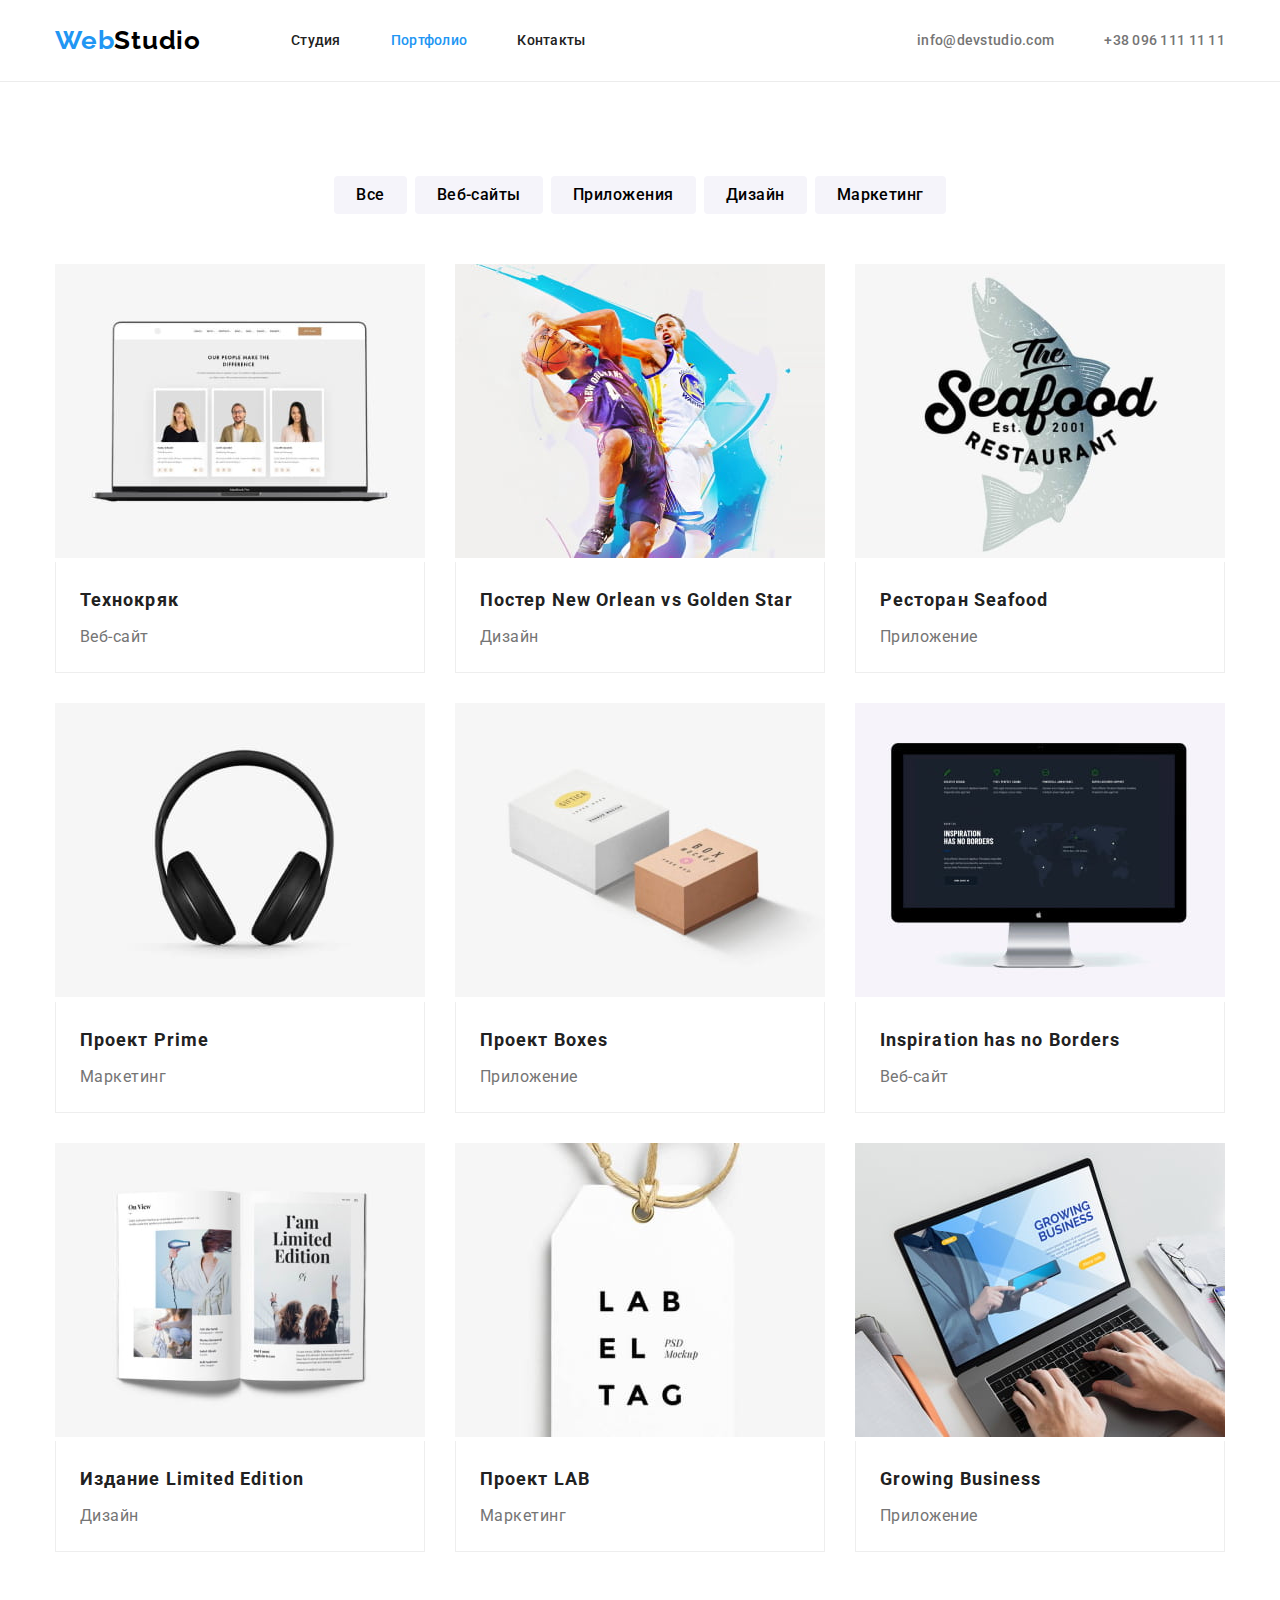
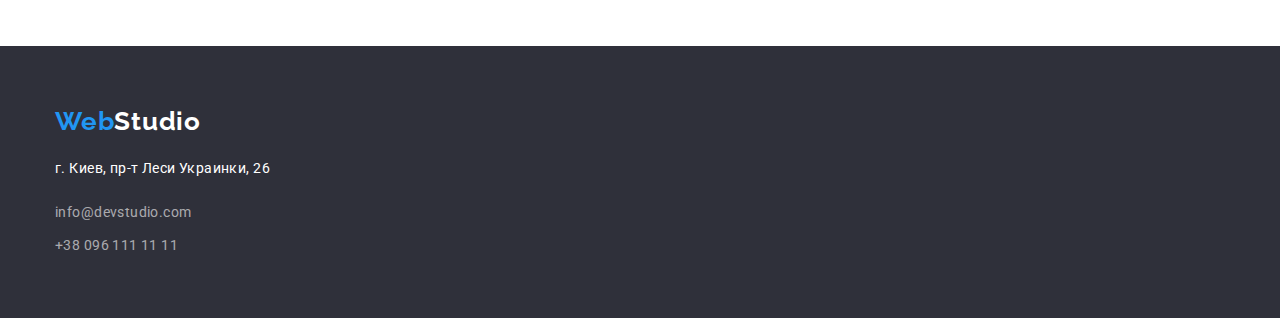
==== portfolio.html @ c94e4ad8 "clone" ====
<!DOCTYPE html>
<html lang="ru">
  <head>
    <meta charset="UTF-8" />
    <meta http-equiv="X-UA-Compatible" content="IE=edge" />
    <meta name="viewport" content="width=device-width, initial-scale=1.0" />
    <title>Студия</title>
    <link rel="preconnect" href="https://fonts.googleapis.com" />
    <link rel="preconnect" href="https://fonts.gstatic.com" crossorigin />
    <link
      href="https://fonts.googleapis.com/css2?family=Raleway:wght@700&family=Roboto:wght@400;500;700;900&display=swap"
      rel="stylesheet"
    />
    <link
      rel="stylesheet"
      href="https://cdnjs.cloudflare.com/ajax/libs/modern-normalize/1.1.0/modern-normalize.min.css"
    />
    <link rel="stylesheet" href="./css/styles.css" />
  </head>

  <body>
    <!-- Шапка сайта -->
    <header>
      <div class="container navigation">
        <nav class="main-nav">
          <a href="./index.html" class="logo"><span>Web</span>Studio</a>
          <ul class="site-nav list">
            <li><a href="./index.html" class="link">Студия</a></li>
            <li><a href="./portfolio.html" class="current-page link">Портфолио</a></li>
            <li><a href="" class="link">Контакты</a></li>
          </ul>
        </nav>
        <ul class="auth-nav list">
          <li><a href="mailto:info@devstudio.com" class="link">info@devstudio.com</a></li>
          <li><a href="tel:+380961111111" class="link">+38 096 111 11 11</a></li>
        </ul>
      </div>
    </header>
    <main>
      <!-- Портфолио -->
      <section class="section portfolio">
        <div class="container">
          <h1 class="hide">Портфолио</h1>
          <!-- h1 потом спрячем -->
          <ul class="portfolio-buttons list">
            <li><button type="button" class="portfolio-button">Все</button></li>
            <li><button type="button" class="portfolio-button">Веб-сайты</button></li>
            <li><button type="button" class="portfolio-button">Приложения</button></li>
            <li><button type="button" class="portfolio-button">Дизайн</button></li>
            <li><button type="button" class="portfolio-button">Маркетинг</button></li>
          </ul>
          <ul class="portfolio-examples list">
            <li class="obvodka">
              <a href="" class="">
                <img
                  class="portfolio-img"
                  src="./images/technocrack.jpg"
                  alt="технокряк-сайт"
                  width="370"
                />
                <div class="portfolio-thmb">
                  <h2 class="portfolio-title">Технокряк</h2>
                  <p class="portfolio-dscr">Веб-сайт</p>
                </div>
              </a>
            </li>
            <li class="obvodka">
              <a href="">
                <img
                  class="portfolio-img"
                  src="./images/new-orlean-vs.jpg"
                  alt="нба-постер"
                  width="370"
                />
                <div class="portfolio-thmb">
                  <h2 class="portfolio-title">
                    Постер <span lang="en">New Orlean vs Golden Star</span>
                  </h2>
                  <p class="portfolio-dscr">Дизайн</p>
                </div>
              </a>
            </li>
            <li class="obvodka">
              <a href="">
                <img
                  class="portfolio-img"
                  src="./images/seafood.jpg"
                  alt="seafood-лого"
                  width="370"
                />
                <div class="portfolio-thmb">
                  <h2 class="portfolio-title">Ресторан <span lang="en">Seafood</span></h2>
                  <p class="portfolio-dscr">Приложение</p>
                </div>
              </a>
            </li>
            <li class="obvodka">
              <a href="">
                <img class="portfolio-img" src="./images/prime.jpg" alt="наушники" width="370" />
                <div class="portfolio-thmb">
                  <h2 class="portfolio-title">Проект <span lang="en">Prime</span></h2>
                  <p class="portfolio-dscr">Маркетинг</p>
                </div>
              </a>
            </li>
            <li class="obvodka">
              <a href="">
                <img class="portfolio-img" src="./images/boxes.jpg" alt="коробочки" width="370" />
                <div class="portfolio-thmb">
                  <h2 class="portfolio-title">Проект <span lang="en">Boxes</span></h2>
                  <p class="portfolio-dscr">Приложение</p>
                </div>
              </a>
            </li>
            <li class="obvodka">
              <a href="">
                <img
                  class="portfolio-img"
                  src="./images/inspiration-has-no-borders.jpg"
                  alt="сайт"
                  width="370"
                />
                <div class="portfolio-thmb">
                  <h2 class="portfolio-title" lang="en">Inspiration has no Borders</h2>
                  <p class="portfolio-dscr">Веб-сайт</p>
                </div>
              </a>
            </li>
            <li class="obvodka">
              <a href="">
                <img
                  class="portfolio-img"
                  src="./images/limited-edition.jpg"
                  alt="журнал"
                  width="370"
                />
                <div class="portfolio-thmb">
                  <h2 class="portfolio-title">Издание <span lang="en">Limited Edition</span></h2>
                  <p class="portfolio-dscr">Дизайн</p>
                </div>
              </a>
            </li>
            <li class="obvodka">
              <a href="">
                <img class="portfolio-img" src="./images/lab.jpg" alt="лейба" width="370" />
                <div class="portfolio-thmb">
                  <h2 class="portfolio-title">Проект <span lang="en">LAB</span></h2>
                  <p class="portfolio-dscr">Маркетинг</p>
                </div>
              </a>
            </li>
            <li class="obvodka">
              <a href="">
                <img
                  class="portfolio-img"
                  src="./images/growing-business.jpg"
                  alt="ноутбук"
                  width="370"
                />
                <div class="portfolio-thmb">
                  <h2 class="portfolio-title" lang="en">Growing Business</h2>
                  <p class="portfolio-dscr">Приложение</p>
                </div>
              </a>
            </li>
          </ul>
        </div>
      </section>
    </main>
    <!--Футер-->
    <footer>
      <section>
        <div class="container">
          <a href="./index.html" class="logo foot"><span>Web</span>Studio</a>
          <address>
            <p class="street">г. Киев, пр-т Леси Украинки, 26</p>
            <ul class="contacts list">
              <li><a class="link" href="mailto:info@devstudio.com">info@devstudio.com</a></li>
              <li><a class="link" href="tel:+380961111111">+38 096 111 11 11</a></li>
            </ul>
          </address>
        </div>
      </section>
    </footer>
  </body>
</html>
---- css/styles.css ----
/* *,::after,::before {
    box-sizing: border-box
} */

/* есть в нормалайзере */

/* :first-child
:last-child
или
:not(:last-child) */

:root {
  --primary-text-color: #757575;
  --primary-title-color: #212121;
  --primary-accent-color: #2196f3;
  --primary-bg-color: #ffffff;
  --secondary-bg-color: #2f303a;
}

body {
  background-color: var(--primary-bg-color);
  color: var(--primary-text-color);

  font-family: 'Roboto', sans-serif;
}

.site-nav .current-page {
  color: var(--primary-accent-color);
}

h1,
h2,
h3,
h4 {
  color: var(--primary-title-color);
}

h1,
h2,
h3,
h4,
p,
ul {
  margin-top: 0;
  margin-bottom: 0;
}

/* !!!!!!!!!!!!!!! Задал ширину контейнера (дивов) + выровнял по середине margin-left + отсутпы 15пикс !!!!!!!!!!!!!!*/
.container {
  width: 1200px;
  padding-left: 15px;
  padding-right: 15px;
  margin-left: auto;
  margin-right: auto;
}

/* !!!!!!!!!!!!!!! Задал внутрении отступы (падинги) в секциях + рамку для проверки внешних отступов (маргинов) !!!!!!!!!!!!!!*/
.section {
  padding-top: 94px;
  padding-bottom: 94px;
  /* outline: 2px solid tomato; */
}

.obvodka {
  /* outline: 2px solid tomato; */
}

header {
  padding-top: 25px;
  padding-bottom: 25px;
  border-bottom: 1px solid #ececec;
}

header a,
footer a {
  text-decoration: none;
}

.list {
  list-style: none;
  padding-left: 0;
}

/* < !-- Шапка сайта начало--> */

.navigation {
  display: flex;
  align-items: center;
}

.main-nav {
  display: flex;
  align-items: center;
}

.site-nav {
  display: flex;
  align-items: center;
}

.site-nav > li {
  margin-right: 50px;
}

.site-nav > li:last-child {
  margin-right: 0;
}

.auth-nav {
  display: flex;
  margin-left: auto;
}

.auth-nav > li {
  margin-right: 50px;
}
.auth-nav > li:last-child {
  margin-right: 0;
}

.logo {
  margin-right: 90px;
  color: #000000;

  font-family: 'Raleway', sans-serif;
  font-weight: 700;
  font-size: 26px;
  line-height: 1.2;
  letter-spacing: 0.03em;
}

.logo > span {
  color: var(--primary-accent-color);
}

.auth-nav a,
.site-nav a {
  font-weight: 500;
  font-size: 14px;
  line-height: 1.1;
  letter-spacing: 0.02em;
}

.site-nav a {
  color: var(--primary-title-color);
}

.auth-nav a {
  color: var(--primary-text-color);
}

.site-nav .link:hover,
.site-nav .link:focus {
  color: var(--primary-accent-color);
}

.auth-nav .link:hover,
.auth-nav .link:focus {
  color: var(--primary-accent-color);
}

/* ----------------------------------------------------- 1 -------------------------------------------------- */

/* < !-- Герой начало --> */

.hero {
  padding-top: 200px;
  padding-bottom: 200px;
  background-color: var(--secondary-bg-color);
  text-align: center;
}

.hero-title {
  margin-bottom: 30px;

  color: var(--primary-bg-color);

  font-weight: 900;
  font-size: 44px;
  line-height: 1.4;
  letter-spacing: 0.06em;
  text-transform: uppercase;
}

.button {
  display: inline-block;
  padding: 10px;

  color: var(--primary-bg-color);
  background-color: var(--primary-accent-color);
  cursor: pointer;
  border: none;
  border-radius: 4px;

  font-weight: 700;
  font-size: 16px;
  line-height: 1.8;
  letter-spacing: 0.06em;
  font-family: inherit;
}

.button:hover {
  background-color: var(--primary-bg-color);
  color: var(--primary-accent-color);
}
.button:active {
  background-color: var(--primary-accent-color);
  color: var(--primary-bg-color);
}

/* < !--Род деятельности--> */

.hide {
  font-size: 0px;
}

.features {
  display: flex;
}

.section-features {
  padding-top: 94px;
}

.features-list {
  display: flex;
}

.features-list > li {
}

.features-colum {
  width: 270px;
  margin-right: 30px;
}
.features-colum:last-child {
  margin-right: 0;
}

.features-title {
  margin-bottom: 10px;

  font-weight: 700;
  font-size: 14px;
  line-height: 1.1;
  letter-spacing: 0.03em;
  text-transform: uppercase;

  margin-bottom: 10px;
}

.features-description {
  font-size: 14px;
  line-height: 1.7;
  letter-spacing: 0.03em;
}

.characteristic-imgs {
  display: flex;
}

.characteristic-imgs > li {
  margin-right: 30px;
}

.characteristic-imgs > li:last-child {
  margin-right: 0;
}

.characteristic-title {
  font-weight: 700;
  font-size: 36px;
  line-height: 1.2;
  text-align: center;
  letter-spacing: 0.03em;

  margin-bottom: 50px;
}

/* < !--Наша команда--> */

.team {
  background-color: #f5f4fa;
}

.member {
  display: flex;
}

.member-li {
  margin-right: 30px;

  width: 270px;
  background-color: var(--primary-bg-color);
}

.member-dscr {
  padding-top: 30px;
  padding-bottom: 30px;
}

.team-title {
  font-weight: 700;
  font-size: 36px;
  line-height: 1.2;
  text-align: center;
  letter-spacing: 0.03em;

  margin-bottom: 50px;
}
.member-img {
  display: block;
}

.member-title {
  margin-bottom: 10px;

  font-weight: 500;
  font-size: 16px;
  line-height: 1.2;
  letter-spacing: 0.03em;

  text-align: center;
}

.member-position {
  line-height: 1.2;
  letter-spacing: 0.03em;

  text-align: center;
}

.member-dscr {
  padding-bottom: 30px;
}

/* < !--Футер--> */

footer {
  background-color: var(--secondary-bg-color);
  font-style: normal;
  padding-top: 60px;
  padding-bottom: 60px;
}

.logo.foot {
  display: inline-block;
  margin-bottom: 20px;
  margin-right: 0px;
}

.foot {
  color: var(--primary-bg-color);
}
.street {
  display: inline-block;
  margin-bottom: 20px;
}

address {
  font-style: normal;
}

address a,
address p {
  font-size: 14px;
  line-height: 1.7;
  letter-spacing: 0.03em;
}
address p {
  color: var(--primary-bg-color);
}

.contacts li:not(:last-child) {
  margin-bottom: 9px;
}

.contacts a {
  display: inline-block;
  color: rgba(255, 255, 255, 0.6);
}
.contacts .link:hover,
.contacts .link:focus {
  color: var(--primary-accent-color);
}
/* ----------------------------------------------------- 2 -------------------------------------------------- */
/* < !-- Портфолио --> */
.portfolio-buttons {
  display: flex;
  justify-content: center;
  margin-bottom: 50px;
}

.portfolio-buttons li:not(:last-child) {
  margin-right: 8px;
}

.portfolio-button {
  padding: 6px 22px;

  font-weight: 500;
  font-size: 16px;
  line-height: 1.6;
  letter-spacing: 0.03em;
  font-family: inherit;
  background-color: #f5f4fa;
  border: none;
  border-radius: 4px;
  cursor: pointer;
}

/* .portfolio-button:last-child {
  margin-right: 8px;
} */

.portfolio-button:hover {
  background: var(--primary-accent-color);
  color: var(--primary-bg-color);
}

.portfolio-button:active {
  background: var(--primary-bg-color);
  color: var(--primary-accent-color);
}

.portfolio-examples {
  display: flex;
  flex-wrap: wrap;
  flex-basis: calc(100% / 3-30px);
  margin-top: -30px;
  margin-left: -30px;
}

.portfolio-examples li {
  margin-left: 30px;
  margin-top: 30px;
}

.portfolio-thmb {
  padding-bottom: 20px;
  padding-top: 20px;
  padding-left: 24px;
  padding-right: 24px;
  border-left: 1px solid #eeeeee;
  border-right: 1px solid #eeeeee;
  border-bottom: 1px solid #eeeeee;
}

.portfolio a {
  text-decoration: none;
}

.portfolio-img {
}

.portfolio-title {
  font-weight: 700;
  font-size: 18px;
  line-height: 2;
  letter-spacing: 0.06em;

  margin-bottom: 4px;
}

.portfolio-dscr {
  color: var(--primary-text-color);

  line-height: 30px;
  letter-spacing: 0.03em;
}
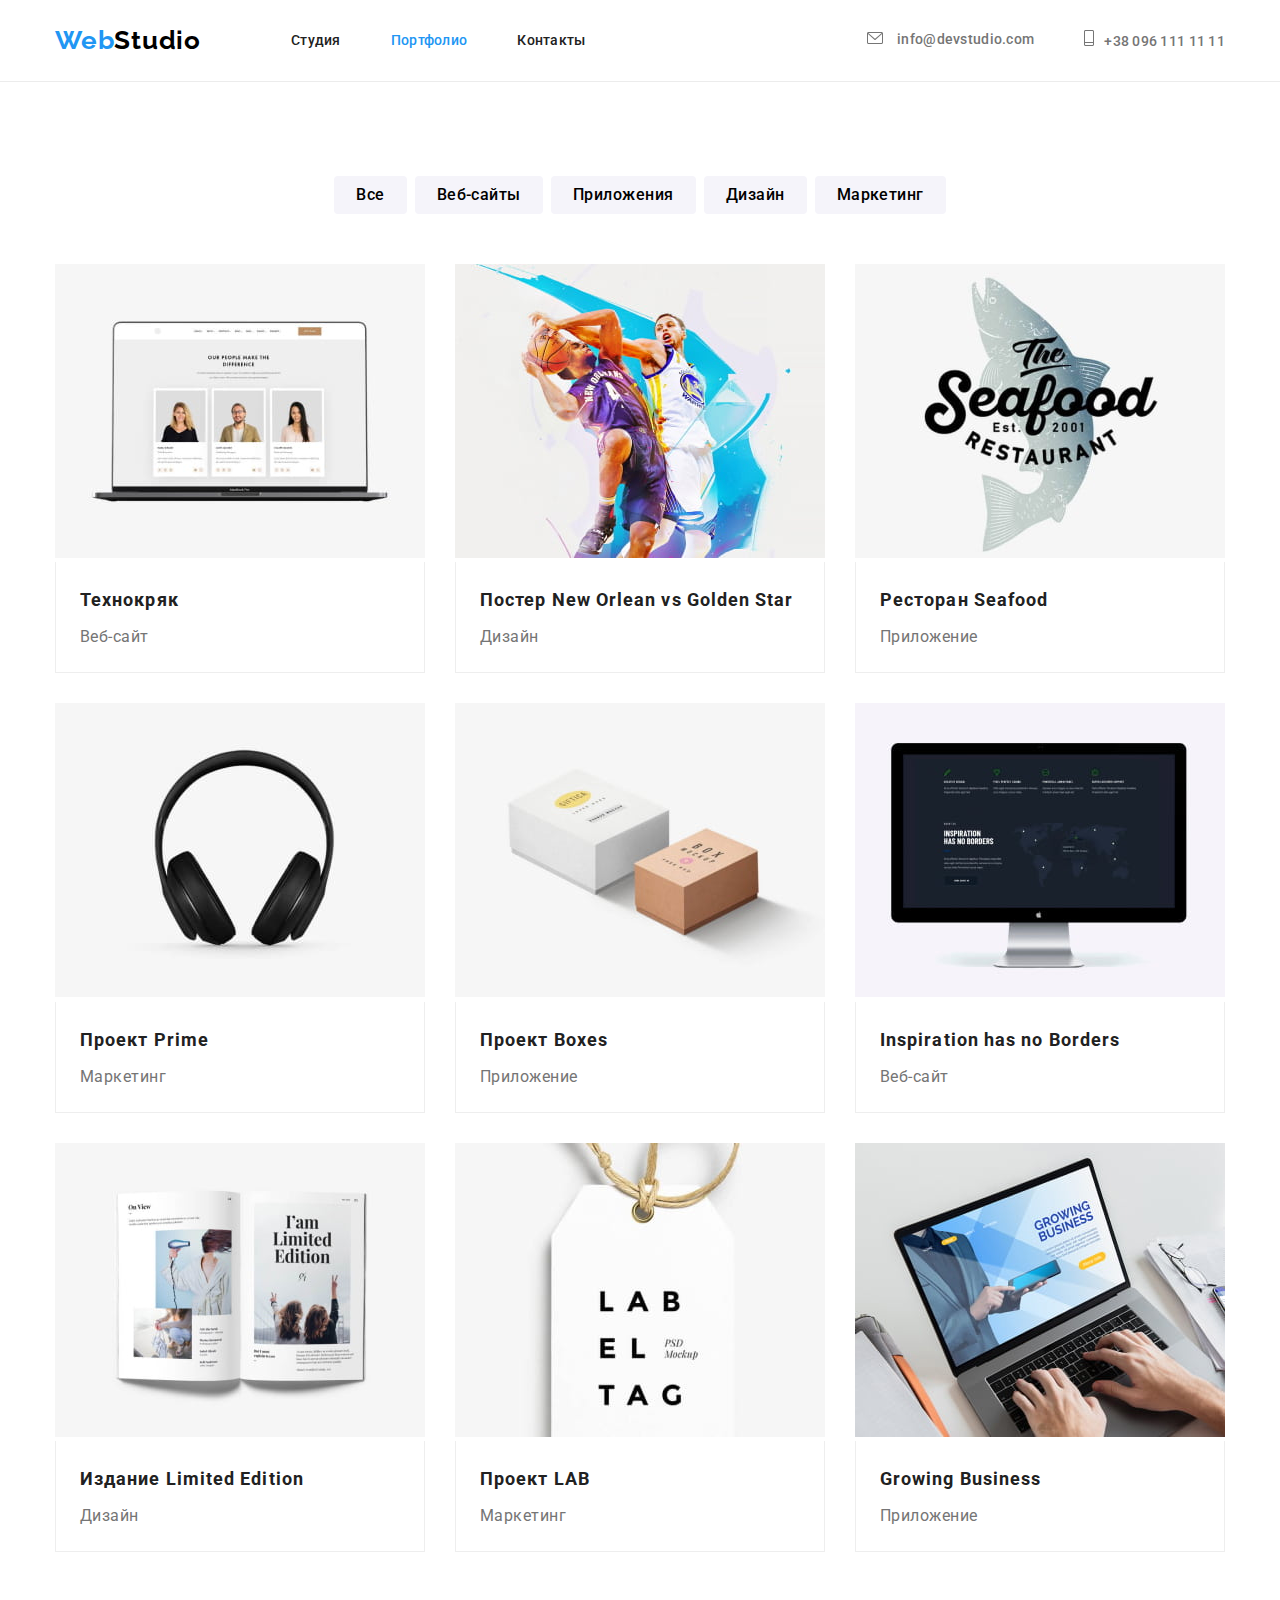
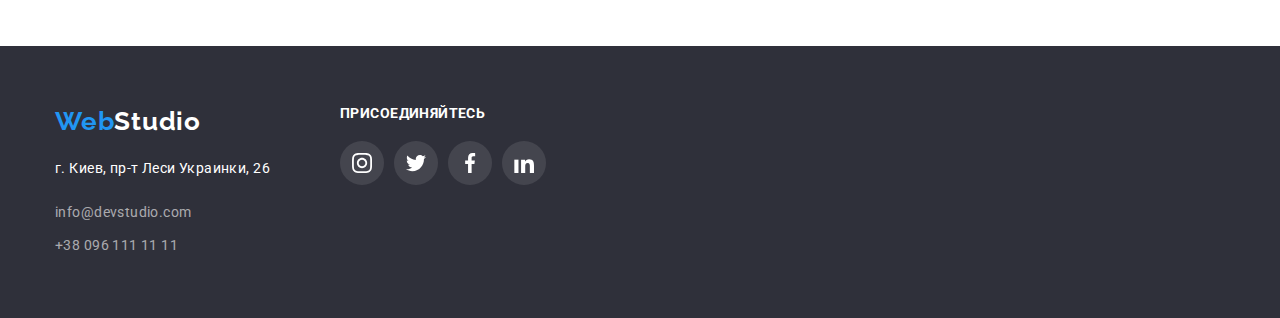
==== commit 3d002bd7: "проба многослойности беграунда" ====
--- a/portfolio.html
+++ b/portfolio.html
@@ -31,8 +31,10 @@
           </ul>
         </nav>
         <ul class="auth-nav list">
-          <li><a href="mailto:info@devstudio.com" class="link">info@devstudio.com</a></li>
-          <li><a href="tel:+380961111111" class="link">+38 096 111 11 11</a></li>
+          <li class="auth-mail">
+            <a href="mailto:info@devstudio.com" class="link">info@devstudio.com</a>
+          </li>
+          <li class="auth-tell"><a href="tel:+380961111111" class="link">+38 096 111 11 11</a></li>
         </ul>
       </div>
     </header>
@@ -170,14 +172,27 @@
     <!--Футер-->
     <footer>
       <section>
-        <div class="container">
-          <a href="./index.html" class="logo foot"><span>Web</span>Studio</a>
-          <address>
-            <p class="street">г. Киев, пр-т Леси Украинки, 26</p>
-            <ul class="contacts list">
-              <li><a class="link" href="mailto:info@devstudio.com">info@devstudio.com</a></li>
-              <li><a class="link" href="tel:+380961111111">+38 096 111 11 11</a></li>
-            </ul>
+        <div class="container footer">
+            <div>
+              <a href="./index.html" class="logo foot"><span>Web</span>Studio</a>
+              <address>
+                <p class="street">г. Киев, пр-т Леси Украинки, 26</p>
+                <ul class="contacts list">
+                  <li><a class="link" href="mailto:info@devstudio.com">info@devstudio.com</a></li>
+                  <li><a class="link" href="tel:+380961111111">+38 096 111 11 11</a></li>
+                </ul>
+              </div>
+            <div class="footer-social">
+              <p class="footer-title">Присоединяйтесь</p>
+              <div>
+                <ul class="footer-list list">
+                  <li ><a href="https://www.instagram.com/ " class="footer-instagram" target="_blank" rel="noopener noreferrer "></a></li>
+                  <li><a href="https://twitter.com/tweeter" class="footer-tweeter" target="_blank" rel="noopener noreferrer "></a></li>
+                  <li><a href="https://www.facebook.com/" class="footer-facebook" target="_blank" rel="noopener noreferrer "></a></li>
+                  <li><a href="https://ru.linkedin.com/" class="footer-linkein" target="_blank" rel="noopener noreferrer "></a></li>
+                </ul>
+              </div>
+            </div>
           </address>
         </div>
       </section>
--- a/css/styles.css
+++ b/css/styles.css
@@ -15,6 +15,7 @@
   --primary-accent-color: #2196f3;
   --primary-bg-color: #ffffff;
   --secondary-bg-color: #2f303a;
+  --secondary-bg-color2: #f5f4fa;
 }
 
 body {
@@ -107,7 +108,7 @@
 }
 
 .auth-nav {
-  display: flex;
+  display: inline-flex;
   margin-left: auto;
 }
 
@@ -116,6 +117,27 @@
 }
 .auth-nav > li:last-child {
   margin-right: 0;
+}
+
+.auth-mail::before {
+  display: inline-flex;
+  margin-right: 10px;
+  width: 16px;
+  height: 12px;
+  content: '';
+  background-image: url(../images/mail-icon.svg);
+  background-size: contain;
+}
+
+/* Делал маленькие иконки перед лишками */
+.auth-tell::before {
+  display: inline-flex;
+  margin-right: 10px;
+  width: 10px;
+  height: 16px;
+  content: '';
+  background-image: url(../images/tell-icon.svg);
+  background-size: contain;
 }
 
 .logo {
@@ -168,6 +190,17 @@
   padding-bottom: 200px;
   background-color: var(--secondary-bg-color);
   text-align: center;
+
+  /* Тут я начал делать фон */
+  max-width: 1600px;
+  max-height: 600px;
+  margin-left: auto;
+  margin-right: auto;
+  background-image: linear-gradient(to right, rgba(47, 48, 58, 0.4), rgba(47, 48, 58, 0.4)),
+    url(../images/hero-bg.jpg);
+  content: '';
+  background-repeat: no-repeat;
+  background-size: cover;
 }
 
 .hero-title {
@@ -214,27 +247,49 @@
   font-size: 0px;
 }
 
-.features {
-  display: flex;
-}
-
 .section-features {
   padding-top: 94px;
 }
 
 .features-list {
   display: flex;
-}
-
-.features-list > li {
 }
 
 .features-colum {
   width: 270px;
   margin-right: 30px;
 }
+
 .features-colum:last-child {
   margin-right: 0;
+}
+
+/* Сделал общий фон для наложения иконок в Наши особенности */
+.features-colum::before {
+  display: block;
+  height: 120px;
+  content: '';
+  background-color: var(--secondary-bg-color2);
+  margin-bottom: 30px;
+  background-repeat: no-repeat;
+  background-position: center;
+}
+
+/* Накладываю на каждую лишку с подготовленым фоном иконку */
+.features-colum:nth-child(1)::before {
+  background-image: url(../images/features-1.svg);
+}
+
+.features-colum:nth-child(2)::before {
+  background-image: url(../images/features-2.svg);
+}
+
+.features-colum:nth-child(3)::before {
+  background-image: url(../images/features-3.svg);
+}
+
+.features-colum:nth-child(4)::before {
+  background-image: url(../images/features-3.svg);
 }
 
 .features-title {
@@ -280,7 +335,7 @@
 /* < !--Наша команда--> */
 
 .team {
-  background-color: #f5f4fa;
+  background-color: var(--secondary-bg-color2);
 }
 
 .member {
@@ -299,6 +354,22 @@
   padding-bottom: 30px;
 }
 
+/* Тренировался в многослойный беграунд  
+.member-dscr::after {
+  display: flex;
+  margin-top: 28px;
+  margin-bottom: 9.62px;
+  content: '';
+  height: 22px;
+  width: 270px;
+  background-image: url(../images/instagram.svg), url(../images/tweeter.svg),
+    url(../images/facebook.svg), url(../images/linkedin.svg);
+  background-size: 20px, 20px, 20px 20px, 20px;
+  background-repeat: no-repeat;
+  background-position: 44px, 98px, 157px, 206px;
+}
+*/
+
 .team-title {
   font-weight: 700;
   font-size: 36px;
@@ -332,6 +403,25 @@
 
 .member-dscr {
   padding-bottom: 30px;
+}
+
+.partners {
+  display: flex;
+}
+
+.partners-title {
+  margin-bottom: 50px;
+
+  font-weight: 700;
+  font-size: 36px;
+  line-height: 1.2;
+  letter-spacing: 0.03em;
+
+  text-align: center;
+}
+
+.partners-item:not(:last-child) {
+  margin-right: 30px;
 }
 
 /* < !--Футер--> */
@@ -383,6 +473,85 @@
 .contacts .link:focus {
   color: var(--primary-accent-color);
 }
+
+.footer-title {
+  margin-bottom: 20px;
+  color: var(--primary-bg-color);
+  font-weight: 700;
+  font-size: 14px;
+  line-height: 1.1;
+  letter-spacing: 0.03em;
+  text-transform: uppercase;
+}
+
+.footer-social {
+  margin-left: 70px;
+}
+
+.footer {
+  display: flex;
+}
+
+.footer-list {
+  display: flex;
+}
+
+.footer-list li:not(:last-child) {
+  margin-right: 10px;
+}
+
+.footer-list li:hover {
+  background-color: var(--primary-accent-color);
+  border-radius: 50%;
+}
+.footer-instagram {
+  display: inline-block;
+  width: 44px;
+  height: 44px;
+  border-radius: 50%;
+  content: '';
+  background-color: rgba(255, 255, 255, 0.1);
+  background-image: url(../images/instagram-foot.svg);
+  background-repeat: no-repeat;
+  background-position: center;
+}
+
+.footer-tweeter {
+  display: inline-block;
+  width: 44px;
+  height: 44px;
+  border-radius: 50%;
+  content: '';
+  background-color: rgba(255, 255, 255, 0.1);
+  background-image: url(../images/tweeter-foot.svg);
+  background-repeat: no-repeat;
+  background-position: center;
+}
+
+.footer-facebook {
+  display: inline-block;
+  width: 44px;
+  height: 44px;
+  border-radius: 50%;
+  content: '';
+  background-color: rgba(255, 255, 255, 0.1);
+  background-image: url(../images/facebook-foot.svg);
+  background-repeat: no-repeat;
+  background-position: center;
+}
+
+.footer-linkein {
+  display: inline-block;
+  width: 44px;
+  height: 44px;
+  border-radius: 50%;
+  content: '';
+  background-color: rgba(255, 255, 255, 0.1);
+  background-image: url(../images/linkedin-foot.svg);
+  background-repeat: no-repeat;
+  background-position: center;
+}
+
 /* ----------------------------------------------------- 2 -------------------------------------------------- */
 /* < !-- Портфолио --> */
 .portfolio-buttons {
